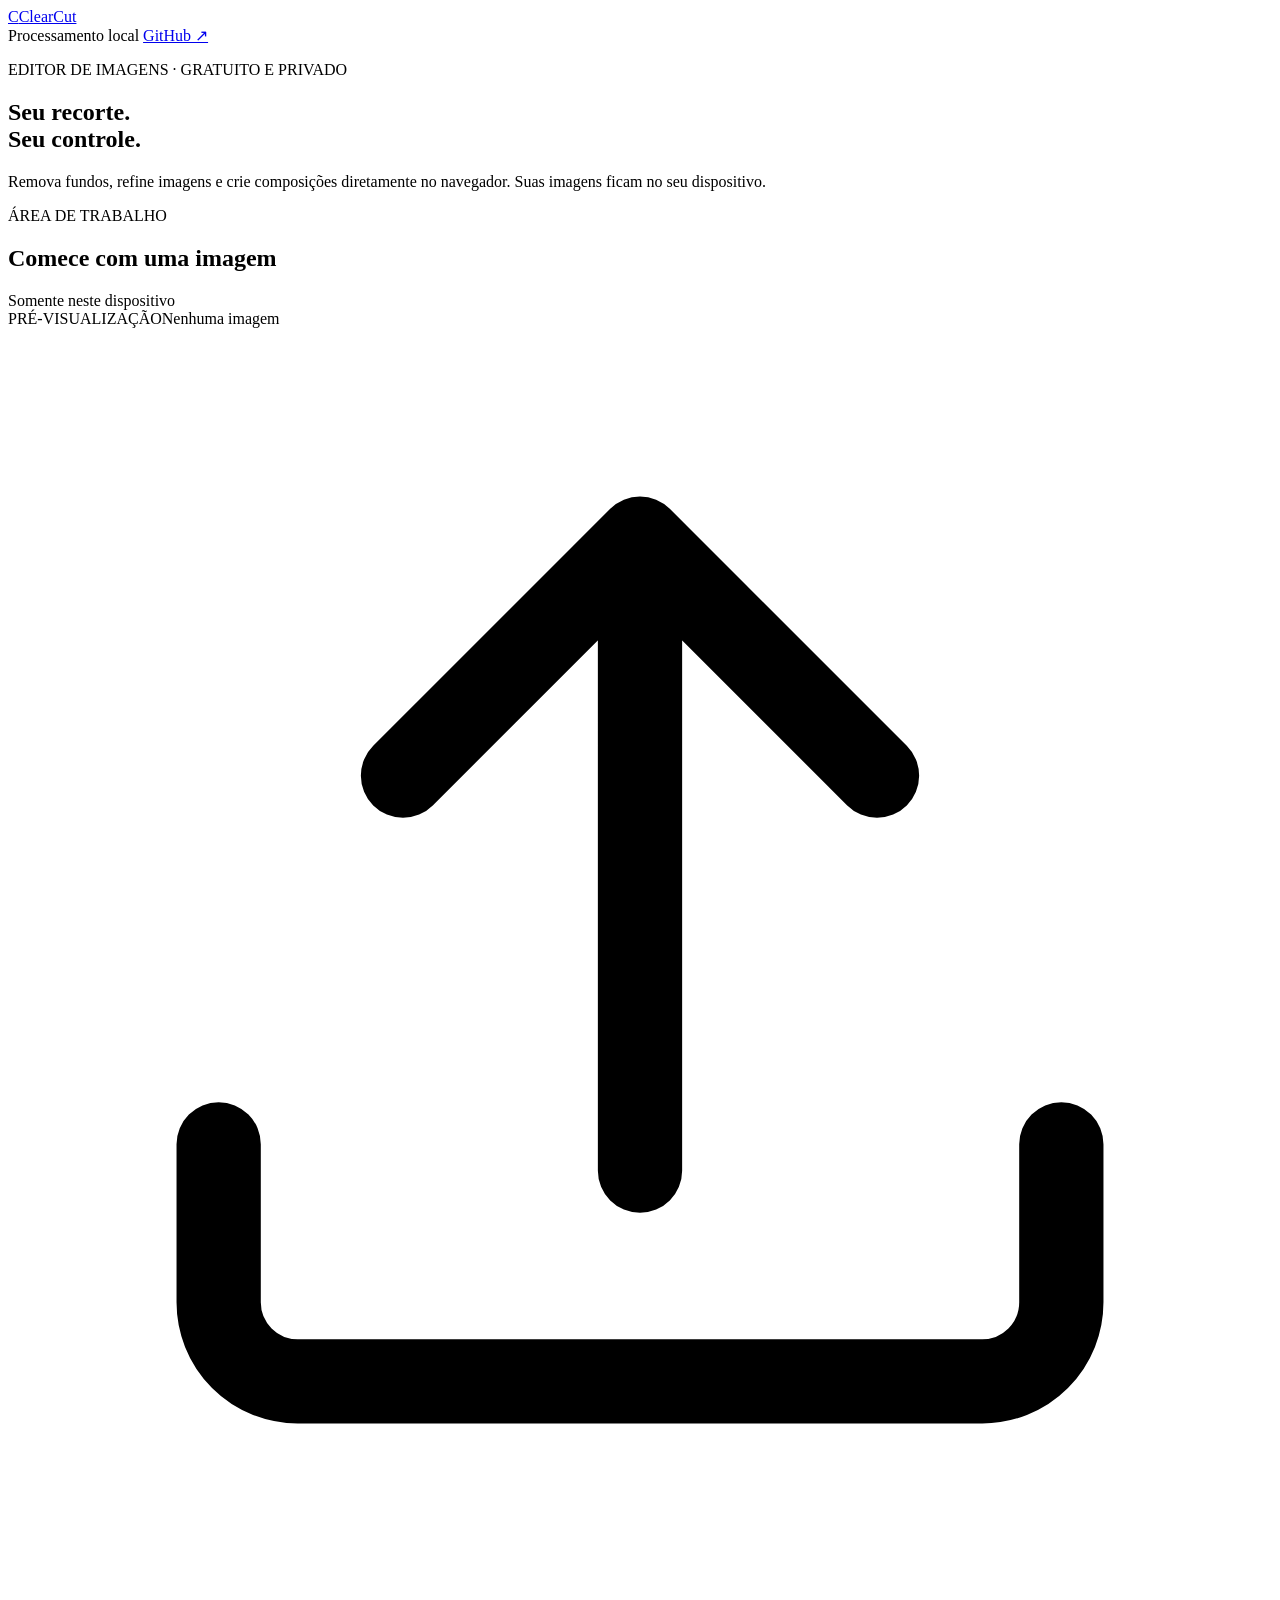
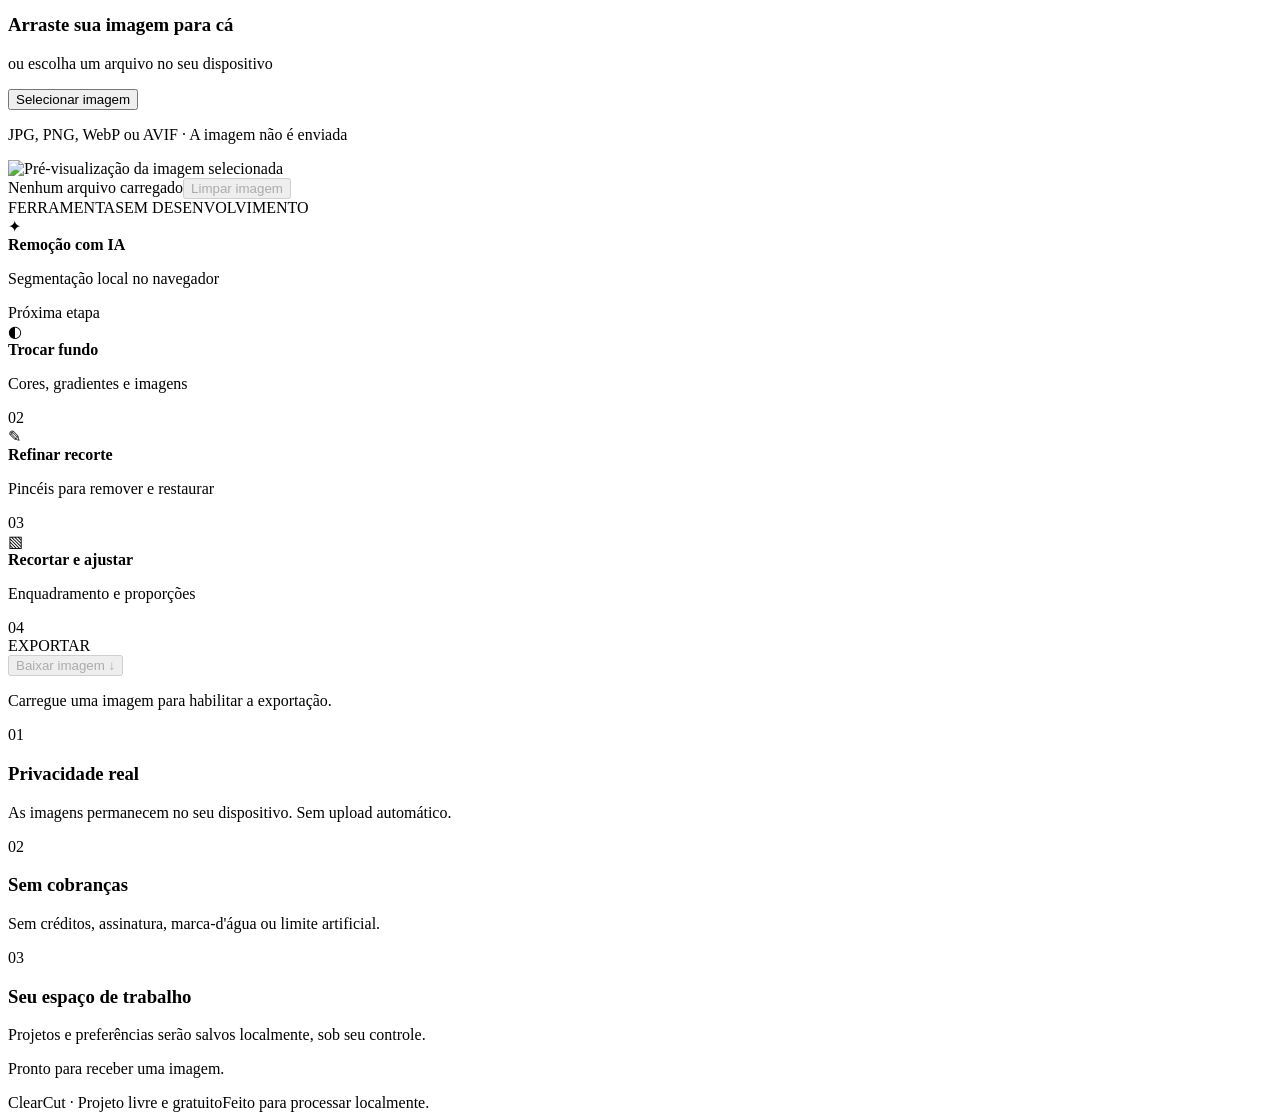
==== index.html @ d3cae550 "feat: add ClearCut responsive app shell" ====
<!doctype html>
<html lang="pt-BR">
<head>
  <meta charset="utf-8">
  <meta name="viewport" content="width=device-width, initial-scale=1">
  <meta name="theme-color" content="#101713">
  <meta name="description" content="ClearCut — editor gratuito de imagens com processamento local e privacidade por padrão.">
  <title>ClearCut — Editor de imagens</title>
  <link rel="icon" href="./assets/favicon.svg" type="image/svg+xml">
  <link rel="manifest" href="./manifest.webmanifest">
  <link rel="stylesheet" href="./styles.css">
</head>
<body>
  <header class="topbar">
    <a class="brand" href="./" aria-label="ClearCut início">
      <span class="brand-mark" aria-hidden="true">C</span><span>ClearCut</span>
    </a>
    <div class="topbar-right">
      <span class="privacy-pill"><span class="status-dot"></span> Processamento local</span>
      <a class="github-link" href="https://github.com/mpjbiologo/ClearCut" target="_blank" rel="noreferrer">GitHub ↗</a>
    </div>
  </header>
  <main class="app-shell">
    <section class="intro">
      <p class="eyebrow">EDITOR DE IMAGENS · GRATUITO E PRIVADO</p>
      <h1>Seu recorte.<br><span>Seu controle.</span></h1>
      <p class="intro-copy">Remova fundos, refine imagens e crie composições diretamente no navegador. Suas imagens ficam no seu dispositivo.</p>
    </section>
    <section class="workspace" aria-label="Área de trabalho">
      <div class="workspace-head">
        <div><p class="section-kicker">ÁREA DE TRABALHO</p><h2>Comece com uma imagem</h2></div>
        <span class="local-tag"><span class="status-dot"></span> Somente neste dispositivo</span>
      </div>
      <div class="editor-grid">
        <section class="preview-panel">
          <div class="panel-heading"><span>PRÉ-VISUALIZAÇÃO</span><span id="imageDimensions" class="muted">Nenhuma imagem</span></div>
          <div id="dropZone" class="drop-zone" tabindex="0" role="button" aria-label="Selecionar ou arrastar uma imagem">
            <div id="emptyState" class="empty-state">
              <div class="upload-icon" aria-hidden="true"><svg viewBox="0 0 24 24" fill="none"><path d="M12 16V4m0 0L7.5 8.5M12 4l4.5 4.5M4 15.5v3A1.5 1.5 0 0 0 5.5 20h13a1.5 1.5 0 0 0 1.5-1.5v-3" stroke="currentColor" stroke-width="1.6" stroke-linecap="round" stroke-linejoin="round"/></svg></div>
              <h3>Arraste sua imagem para cá</h3><p>ou escolha um arquivo no seu dispositivo</p>
              <button id="chooseButton" class="button button-primary" type="button">Selecionar imagem</button>
              <p class="file-hint">JPG, PNG, WebP ou AVIF · A imagem não é enviada</p>
            </div>
            <img id="sourcePreview" class="source-preview hidden" alt="Pré-visualização da imagem selecionada">
          </div>
          <input id="fileInput" type="file" accept="image/jpeg,image/png,image/webp,image/avif" hidden>
          <div class="preview-footer"><span id="fileName" class="muted">Nenhum arquivo carregado</span><button id="clearButton" class="text-button" type="button" disabled>Limpar imagem</button></div>
        </section>
        <aside class="tools-panel">
          <div class="panel-heading"><span>FERRAMENTAS</span><span class="coming-tag">EM DESENVOLVIMENTO</span></div>
          <div class="tool-card tool-card-active"><span class="tool-icon">✦</span><div><strong>Remoção com IA</strong><p>Segmentação local no navegador</p></div><span class="tool-state">Próxima etapa</span></div>
          <div class="tool-card"><span class="tool-icon">◐</span><div><strong>Trocar fundo</strong><p>Cores, gradientes e imagens</p></div><span class="tool-lock">02</span></div>
          <div class="tool-card"><span class="tool-icon">✎</span><div><strong>Refinar recorte</strong><p>Pincéis para remover e restaurar</p></div><span class="tool-lock">03</span></div>
          <div class="tool-card"><span class="tool-icon">▧</span><div><strong>Recortar e ajustar</strong><p>Enquadramento e proporções</p></div><span class="tool-lock">04</span></div>
          <div class="export-area"><div class="export-title">EXPORTAR</div><button id="exportButton" class="button button-export" type="button" disabled>Baixar imagem <span>↓</span></button><p id="exportNote" class="export-note">Carregue uma imagem para habilitar a exportação.</p></div>
        </aside>
      </div>
    </section>
    <section class="principles">
      <article><span>01</span><div><h3>Privacidade real</h3><p>As imagens permanecem no seu dispositivo. Sem upload automático.</p></div></article>
      <article><span>02</span><div><h3>Sem cobranças</h3><p>Sem créditos, assinatura, marca-d'água ou limite artificial.</p></div></article>
      <article><span>03</span><div><h3>Seu espaço de trabalho</h3><p>Projetos e preferências serão salvos localmente, sob seu controle.</p></div></article>
    </section>
    <p id="statusMessage" class="status-message" role="status" aria-live="polite">Pronto para receber uma imagem.</p>
  </main>
  <footer class="footer"><span>ClearCut · Projeto livre e gratuito</span><span>Feito para processar localmente.</span></footer>
  <script src="./app.js" defer></script>
  <script>
    if ('serviceWorker' in navigator && location.protocol !== 'file:') {
      window.addEventListener('load', () => navigator.serviceWorker.register('./service-worker.js').catch(() => {}));
    }
  </script>
</body>
</html>
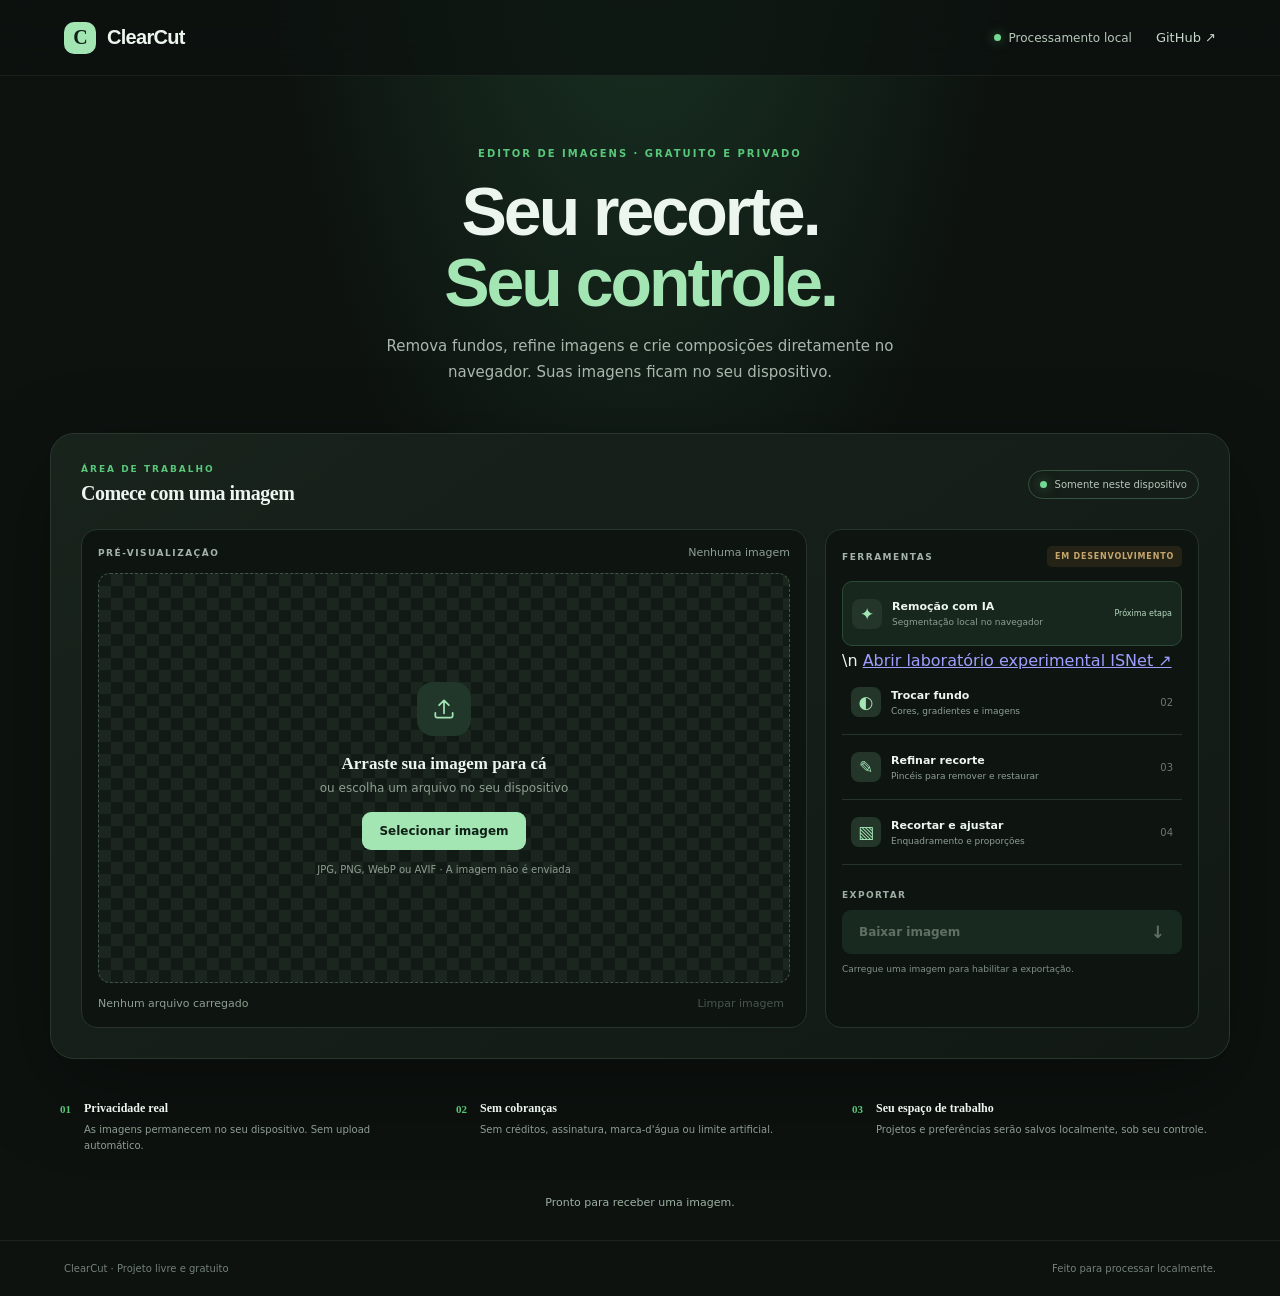
==== commit 026e53f2: "docs/ui: add isolated ISNet benchmark workflow" ====
--- a/index.html
+++ b/index.html
@@ -48,7 +48,7 @@
         </section>
         <aside class="tools-panel">
           <div class="panel-heading"><span>FERRAMENTAS</span><span class="coming-tag">EM DESENVOLVIMENTO</span></div>
-          <div class="tool-card tool-card-active"><span class="tool-icon">✦</span><div><strong>Remoção com IA</strong><p>Segmentação local no navegador</p></div><span class="tool-state">Próxima etapa</span></div>
+          <div class="tool-card tool-card-active"><span class="tool-icon">✦</span><div><strong>Remoção com IA</strong><p>Segmentação local no navegador</p></div><span class="tool-state">Próxima etapa</span></div>\n          <a class="lab-entry" href="./isnet-lab.html">Abrir laboratório experimental ISNet ↗</a>
           <div class="tool-card"><span class="tool-icon">◐</span><div><strong>Trocar fundo</strong><p>Cores, gradientes e imagens</p></div><span class="tool-lock">02</span></div>
           <div class="tool-card"><span class="tool-icon">✎</span><div><strong>Refinar recorte</strong><p>Pincéis para remover e restaurar</p></div><span class="tool-lock">03</span></div>
           <div class="tool-card"><span class="tool-icon">▧</span><div><strong>Recortar e ajustar</strong><p>Enquadramento e proporções</p></div><span class="tool-lock">04</span></div>
--- a/styles.css
+++ b/styles.css
@@ -0,0 +1,12 @@
+:root{color-scheme:dark;--bg:#0d120f;--panel:#141c17;--line:#29372e;--text:#edf5ef;--muted:#8e9e92;--green:#a3e6b4;--green-strong:#59c77a;font-family:"DM Sans",system-ui,sans-serif}
+*{box-sizing:border-box}body{margin:0;background:radial-gradient(ellipse at 50% -20%,#1b3827 0,transparent 42%),var(--bg);color:var(--text);min-height:100vh}button,a{font:inherit}button:focus-visible,a:focus-visible,[tabindex]:focus-visible{outline:2px solid var(--green);outline-offset:3px}
+.topbar{height:76px;padding:0 clamp(20px,5vw,76px);display:flex;align-items:center;justify-content:space-between;border-bottom:1px solid #ffffff10;background:#0d120fbb;backdrop-filter:blur(16px)}.brand{display:flex;align-items:center;gap:11px;color:var(--text);font:800 20px Manrope,sans-serif;letter-spacing:-.7px;text-decoration:none}.brand-mark{width:32px;height:32px;border-radius:10px;background:var(--green);color:#102017;display:grid;place-items:center;font:800 20px Manrope}.topbar-right{display:flex;align-items:center;gap:24px}.privacy-pill,.local-tag{font-size:12px;color:#b7c8bb;display:flex;align-items:center;gap:8px}.status-dot{width:7px;height:7px;border-radius:50%;background:#73d993;box-shadow:0 0 12px #73d99380;display:inline-block}.github-link{color:#c8d8cc;text-decoration:none;font-size:13px}.github-link:hover,.text-button:hover{color:var(--green)}
+.app-shell{width:min(1180px,calc(100% - 40px));margin:0 auto}.intro{text-align:center;padding:72px 0 48px}.eyebrow,.section-kicker{font-size:10px;letter-spacing:2px;font-weight:700;color:var(--green-strong)}h1,h2,h3,p{margin-top:0}h1{font:800 clamp(42px,7vw,68px)/1.04 Manrope,sans-serif;letter-spacing:-3px;margin:17px 0} .intro h1 span{color:var(--green)}.intro-copy{max-width:560px;margin:0 auto;color:#a9b8ad;font-size:15px;line-height:1.7}
+.workspace{background:linear-gradient(145deg,#18231c,#121914);border:1px solid var(--line);border-radius:24px;padding:clamp(18px,3vw,30px);box-shadow:0 28px 90px #0005}.workspace-head{display:flex;justify-content:space-between;align-items:center;margin-bottom:24px}.section-kicker{margin-bottom:8px;font-size:9px}.workspace-head h2{font:700 20px Manrope;margin:0;letter-spacing:-.5px}.local-tag{padding:8px 11px;border:1px solid #355340;border-radius:30px;font-size:10px}
+.editor-grid{display:grid;grid-template-columns:minmax(0,1.65fr) minmax(260px,.85fr);gap:18px}.preview-panel,.tools-panel{background:#0e1511;border:1px solid #26342b;border-radius:16px;padding:16px;min-width:0}.panel-heading{display:flex;justify-content:space-between;align-items:center;gap:8px;font-size:9px;font-weight:700;letter-spacing:1.5px;color:#a4b4a8;margin-bottom:14px}.muted{color:var(--muted);font-size:11px;letter-spacing:0;font-weight:400}
+.drop-zone{height:410px;max-height:55vw;min-height:260px;border:1px dashed #405648;border-radius:12px;display:grid;place-items:center;position:relative;overflow:hidden;background-color:#111a14;background-image:linear-gradient(45deg,#1a261e 25%,transparent 25%),linear-gradient(-45deg,#1a261e 25%,transparent 25%),linear-gradient(45deg,transparent 75%,#1a261e 75%),linear-gradient(-45deg,transparent 75%,#1a261e 75%);background-size:24px 24px;background-position:0 0,0 12px,12px -12px,-12px 0;transition:border-color .2s,background-color .2s}.drop-zone.drag-over{border:2px solid var(--green);background-color:#203329}.empty-state{text-align:center;padding:20px}.upload-icon{width:54px;height:54px;border-radius:16px;background:#20372a;color:var(--green);display:grid;place-items:center;margin:0 auto 18px}.upload-icon svg{width:26px;height:26px}.empty-state h3{font:700 17px Manrope;margin-bottom:7px}.empty-state p{font-size:12px;color:var(--muted);margin-bottom:17px}.empty-state .file-hint{font-size:10px;margin:14px 0 0}.button{border:0;border-radius:9px;padding:12px 17px;font-size:12px;font-weight:700;cursor:pointer;transition:transform .15s,filter .15s}.button:hover:not(:disabled){filter:brightness(1.08);transform:translateY(-1px)}.button:disabled{opacity:.4;cursor:not-allowed}.button-primary{background:var(--green);color:#102017}.source-preview{max-width:100%;max-height:100%;object-fit:contain;display:block}.hidden{display:none!important}.preview-footer{display:flex;justify-content:space-between;align-items:center;gap:10px;padding-top:13px}.text-button{background:none;border:0;color:#b8c8bc;font-size:11px;cursor:pointer}.text-button:disabled{opacity:.35;cursor:not-allowed}
+.coming-tag{font-size:8px;letter-spacing:.8px;color:#c5a66c;background:#49391e66;padding:6px 8px;border-radius:5px}.tool-card{display:flex;align-items:center;gap:10px;padding:12px 9px;border-bottom:1px solid #26332a;min-height:65px}.tool-card-active{background:#17271d;border:1px solid #2b4934;border-radius:10px;margin-bottom:5px}.tool-icon{width:30px;height:30px;flex:0 0 30px;display:grid;place-items:center;border-radius:8px;background:#24352a;color:var(--green);font-size:17px}.tool-card strong{font-size:11px;display:block;margin-bottom:4px}.tool-card p{font-size:9px;color:var(--muted);margin:0}.tool-state{font-size:8px;color:#b8d9c0;margin-left:auto;text-align:right}.tool-lock{margin-left:auto;color:#69796d;font-size:10px}.export-area{padding-top:19px;margin-top:6px}.export-title{font-size:9px;letter-spacing:1.4px;color:#9eafa2;font-weight:700;margin-bottom:10px}.button-export{width:100%;display:flex;justify-content:space-between;align-items:center;background:#294b34;color:#d9f5df}.button-export span{font-size:17px}.export-note{font-size:9px;color:#829287;line-height:1.5;margin:9px 0 0}
+.principles{display:grid;grid-template-columns:repeat(3,1fr);gap:28px;padding:42px 10px}.principles article{display:flex;gap:13px}.principles article>span{font:700 11px Manrope;color:var(--green-strong);padding-top:2px}.principles h3{font:700 12px Manrope;margin-bottom:6px}.principles p{font-size:10px;color:var(--muted);line-height:1.6;margin:0}.status-message{min-height:18px;text-align:center;font-size:11px;color:#9db2a2;margin:0 0 26px}.footer{border-top:1px solid #ffffff12;padding:22px clamp(20px,5vw,76px);display:flex;justify-content:space-between;color:#738178;font-size:10px}
+@media(max-width:760px){.intro{padding:52px 0 34px}.editor-grid{grid-template-columns:1fr}.drop-zone{height:360px;max-height:none}.principles{gap:18px}.workspace-head{align-items:flex-start;gap:12px}.local-tag{font-size:9px}}
+@media(max-width:520px){.topbar{height:64px}.privacy-pill{display:none}.app-shell{width:min(100% - 24px,1180px)}.intro{padding:42px 0 30px}h1{letter-spacing:-2px}.intro-copy{font-size:13px}.workspace{padding:13px;border-radius:17px}.workspace-head h2{font-size:17px}.local-tag{max-width:130px;line-height:1.4}.preview-panel,.tools-panel{padding:11px}.drop-zone{height:300px;min-height:220px}.principles{grid-template-columns:1fr;padding:30px 6px;gap:17px}.footer{gap:10px;flex-direction:column;text-align:center}.preview-footer{align-items:flex-start}.preview-footer .muted{max-width:65%;overflow-wrap:anywhere}}
+@media(prefers-reduced-motion:reduce){*,*::before,*::after{scroll-behavior:auto!important;transition:none!important}}
